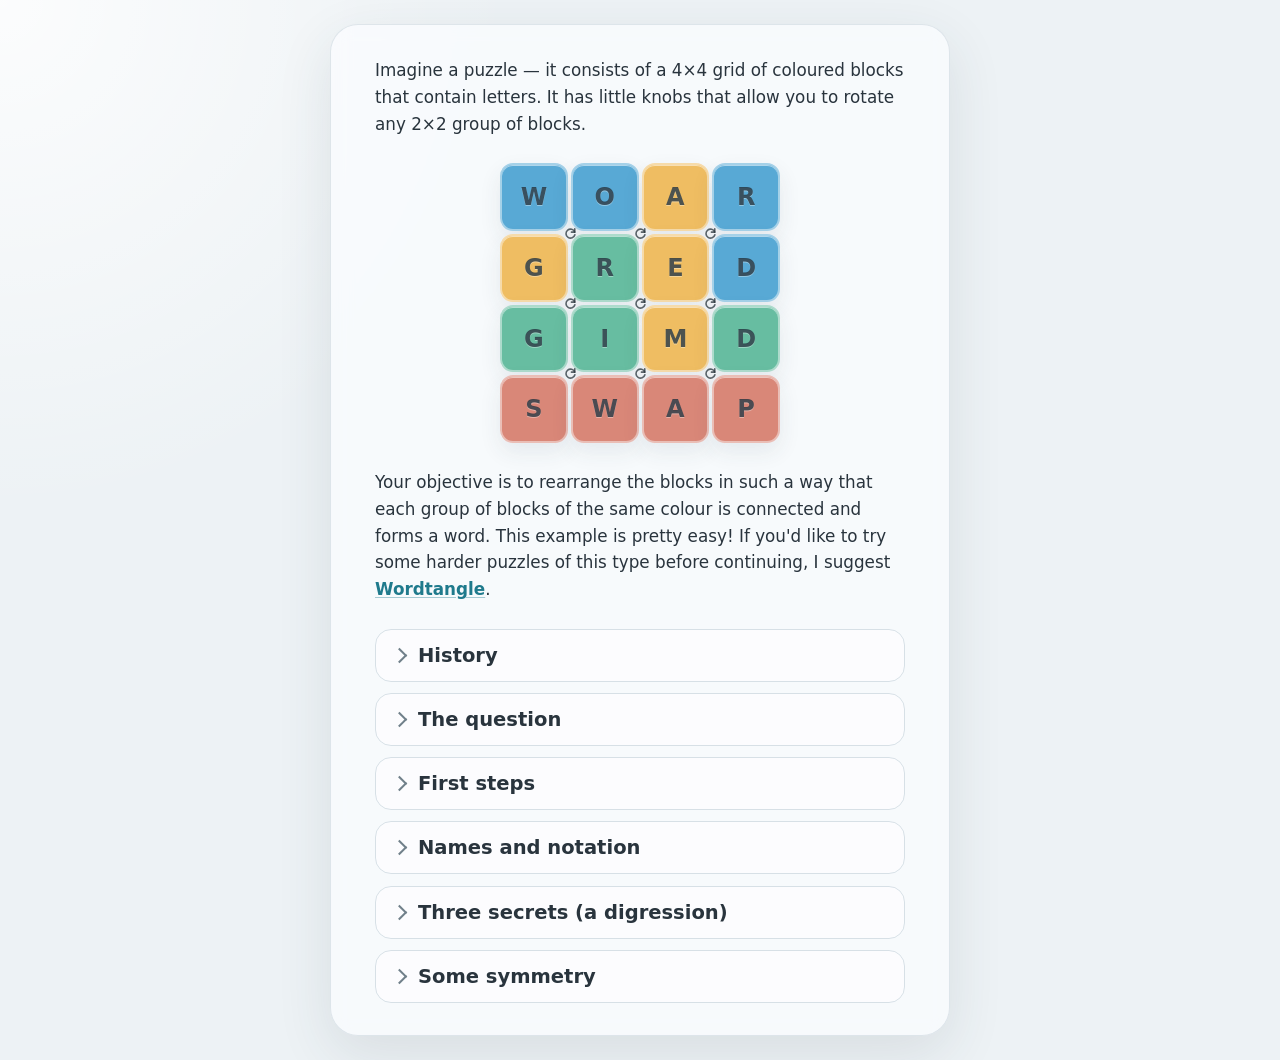
==== grid-group-proof/index.html @ 9b69f395 "Add interactive low-jargon rewrite of the block-rotation proof Builds an in-progress web version of " ====
<!doctype html>
<html lang="en">

<head>
  <meta charset="utf-8">
  <meta name="viewport" content="width=device-width, initial-scale=1">
  <meta name="theme-color" content="#edf2f5">
  <title>Block-Rotation Puzzles</title>
  <link rel="stylesheet" href="styles.css">
</head>

<body>
  <main class="page">
    <article class="article">
      <p>Imagine a puzzle — it consists of a 4×4 grid of coloured blocks that contain letters. It has little knobs
        that allow you to rotate any 2×2 group of blocks.</p>

      <figure class="board-figure">
        <div id="mini-board" class="mini-board"
          aria-label="Practice board: click a rotation arrow to turn the four tiles around it clockwise.">
          <div class="mini-tile" data-index="0" role="img" style="--colour:#58a9d5">W</div>
          <div class="mini-tile" data-index="1" role="img" style="--colour:#58a9d5">O</div>
          <div class="mini-tile" data-index="2" role="img" style="--colour:#efbd62">A</div>
          <div class="mini-tile" data-index="3" role="img" style="--colour:#58a9d5">R</div>
          <div class="mini-tile" data-index="4" role="img" style="--colour:#efbd62">G</div>
          <div class="mini-tile" data-index="5" role="img" style="--colour:#67bda1">R</div>
          <div class="mini-tile" data-index="6" role="img" style="--colour:#efbd62">E</div>
          <div class="mini-tile" data-index="7" role="img" style="--colour:#58a9d5">D</div>
          <div class="mini-tile" data-index="8" role="img" style="--colour:#67bda1">G</div>
          <div class="mini-tile" data-index="9" role="img" style="--colour:#67bda1">I</div>
          <div class="mini-tile" data-index="10" role="img" style="--colour:#efbd62">M</div>
          <div class="mini-tile" data-index="11" role="img" style="--colour:#67bda1">D</div>
          <div class="mini-tile" data-index="12" role="img" style="--colour:#d98778">S</div>
          <div class="mini-tile" data-index="13" role="img" style="--colour:#d98778">W</div>
          <div class="mini-tile" data-index="14" role="img" style="--colour:#d98778">A</div>
          <div class="mini-tile" data-index="15" role="img" style="--colour:#d98778">P</div>

          <button type="button" class="mini-rotation-icon" style="--row:1;--column:1" data-row="0" data-column="0"
            aria-label="Rotate the four tiles around this corner clockwise"><svg viewBox="0 0 24 24">
              <path d="M18.8 9.8A7.2 7.2 0 1 0 19 14" />
              <path d="M18.8 4.5v5.3h-5.3" />
            </svg></button>
          <button type="button" class="mini-rotation-icon" style="--row:1;--column:2" data-row="0" data-column="1"
            aria-label="Rotate the four tiles around this corner clockwise"><svg viewBox="0 0 24 24">
              <path d="M18.8 9.8A7.2 7.2 0 1 0 19 14" />
              <path d="M18.8 4.5v5.3h-5.3" />
            </svg></button>
          <button type="button" class="mini-rotation-icon" style="--row:1;--column:3" data-row="0" data-column="2"
            aria-label="Rotate the four tiles around this corner clockwise"><svg viewBox="0 0 24 24">
              <path d="M18.8 9.8A7.2 7.2 0 1 0 19 14" />
              <path d="M18.8 4.5v5.3h-5.3" />
            </svg></button>
          <button type="button" class="mini-rotation-icon" style="--row:2;--column:1" data-row="1" data-column="0"
            aria-label="Rotate the four tiles around this corner clockwise"><svg viewBox="0 0 24 24">
              <path d="M18.8 9.8A7.2 7.2 0 1 0 19 14" />
              <path d="M18.8 4.5v5.3h-5.3" />
            </svg></button>
          <button type="button" class="mini-rotation-icon" style="--row:2;--column:2" data-row="1" data-column="1"
            aria-label="Rotate the four tiles around this corner clockwise"><svg viewBox="0 0 24 24">
              <path d="M18.8 9.8A7.2 7.2 0 1 0 19 14" />
              <path d="M18.8 4.5v5.3h-5.3" />
            </svg></button>
          <button type="button" class="mini-rotation-icon" style="--row:2;--column:3" data-row="1" data-column="2"
            aria-label="Rotate the four tiles around this corner clockwise"><svg viewBox="0 0 24 24">
              <path d="M18.8 9.8A7.2 7.2 0 1 0 19 14" />
              <path d="M18.8 4.5v5.3h-5.3" />
            </svg></button>
          <button type="button" class="mini-rotation-icon" style="--row:3;--column:1" data-row="2" data-column="0"
            aria-label="Rotate the four tiles around this corner clockwise"><svg viewBox="0 0 24 24">
              <path d="M18.8 9.8A7.2 7.2 0 1 0 19 14" />
              <path d="M18.8 4.5v5.3h-5.3" />
            </svg></button>
          <button type="button" class="mini-rotation-icon" style="--row:3;--column:2" data-row="2" data-column="1"
            aria-label="Rotate the four tiles around this corner clockwise"><svg viewBox="0 0 24 24">
              <path d="M18.8 9.8A7.2 7.2 0 1 0 19 14" />
              <path d="M18.8 4.5v5.3h-5.3" />
            </svg></button>
          <button type="button" class="mini-rotation-icon" style="--row:3;--column:3" data-row="2" data-column="2"
            aria-label="Rotate the four tiles around this corner clockwise"><svg viewBox="0 0 24 24">
              <path d="M18.8 9.8A7.2 7.2 0 1 0 19 14" />
              <path d="M18.8 4.5v5.3h-5.3" />
            </svg></button>
        </div>
      </figure>

      <p>Your objective is to rearrange the blocks in such a way that each group of blocks of the same colour is
        connected and forms a word. This example is pretty easy! If you'd like to try some harder
        puzzles of this type before continuing, I suggest <a
          href="https://michael-albert-dun.github.io/tintangle/wordtangle/">Wordtangle</a>.</p>

      <details class="section">
        <summary>History</summary>
        <div class="section-body">
          <p>Puzzles built from shuffling blocks around a grid go back further than you might guess. The most famous
            ancestor is the <a href="https://en.wikipedia.org/wiki/15_puzzle">15 Puzzle</a>, which swept the United
            States and then Europe in a matter of months in 1880. Its popular origin story is wrong, as it happens:
            the showman Sam Loyd spent twenty years claiming he'd invented it, but puzzle historians Jerry Slocum and
            Dic Sonneveld eventually traced the real inventor to Noyes Chapman, a postmaster in Canastota, New York,
            who'd been circulating homemade copies since 1874.</p>

          <p>The 15 Puzzle slides tiles into a single empty gap. This puzzle instead rotates whole 2×2 blocks with no
            gap at all — but the two families are closer than they look:
            <a href="https://www.jaapsch.net/puzzles/graphpuzz.htm">sliding a piece all the way around a loop back to
              where it started has exactly the same effect as a rotation</a>. You can try both mechanics yourself in
            Simon Tatham's Portable Puzzle Collection: <a
              href="https://www.chiark.greenend.org.uk/~sgtatham/puzzles/js/fifteen.html">Fifteen</a>
            is the classic sliding original, <a
              href="https://www.chiark.greenend.org.uk/~sgtatham/puzzles/js/sixteen.html">Sixteen</a>
            shifts whole rows and columns instead, and <a
              href="https://www.chiark.greenend.org.uk/~sgtatham/puzzles/js/twiddle.html">Twiddle</a>
            rotates 2×2 (or larger) blocks, just like here — Tatham says he first met that move inside a puzzle from
            Metroid Prime 2. Turning blocks is, of course, also basically what a Rubik's Cube does, just on the faces
            of a cube instead of a flat grid.
          </p>

          <p>The mathematical version of this rotate-a-block puzzle was formalised recently, in Thomas Lam's
            2022 paper <a href="https://arxiv.org/abs/2211.16787">"Solution to the Number Rotation Puzzle"</a>.</p>
        </div>
      </details>

      <details class="section">
        <summary>The question</summary>
        <div class="section-body">
          <p>In the basic example above, the solution "WORD GAME GRID SWAP" in rows was pretty obvious. But
            these words could be distributed differently:</p>

          <figure class="board-figure">
            <div class="mini-board" role="img"
              aria-label="A solved board: the same four words WORD, GAME, GRID and SWAP, but arranged as four interlocking L-shaped groups instead of straight rows.">
              <div class="mini-tile" style="--colour:#58a9d5">W</div>
              <div class="mini-tile" style="--colour:#58a9d5">O</div>
              <div class="mini-tile" style="--colour:#58a9d5">R</div>
              <div class="mini-tile" style="--colour:#efbd62">G</div>
              <div class="mini-tile" style="--colour:#67bda1">G</div>
              <div class="mini-tile" style="--colour:#67bda1">R</div>
              <div class="mini-tile" style="--colour:#58a9d5">D</div>
              <div class="mini-tile" style="--colour:#efbd62">A</div>
              <div class="mini-tile" style="--colour:#67bda1">I</div>
              <div class="mini-tile" style="--colour:#d98778">S</div>
              <div class="mini-tile" style="--colour:#efbd62">M</div>
              <div class="mini-tile" style="--colour:#efbd62">E</div>
              <div class="mini-tile" style="--colour:#67bda1">D</div>
              <div class="mini-tile" style="--colour:#d98778">W</div>
              <div class="mini-tile" style="--colour:#d98778">A</div>
              <div class="mini-tile" style="--colour:#d98778">P</div>
            </div>
          </figure>

          <p>or indeed with different words:</p>

          <figure class="board-figure">
            <div class="mini-board" role="img"
              aria-label="A solved board using the words WORD, MAGE, GRID and PAWS instead, arranged as four interlocking T-shaped groups rather than rows.">
              <div class="mini-tile" style="--colour:#58a9d5">W</div>
              <div class="mini-tile" style="--colour:#58a9d5">O</div>
              <div class="mini-tile" style="--colour:#58a9d5">R</div>
              <div class="mini-tile" style="--colour:#efbd62">M</div>
              <div class="mini-tile" style="--colour:#67bda1">G</div>
              <div class="mini-tile" style="--colour:#58a9d5">D</div>
              <div class="mini-tile" style="--colour:#efbd62">A</div>
              <div class="mini-tile" style="--colour:#efbd62">G</div>
              <div class="mini-tile" style="--colour:#67bda1">R</div>
              <div class="mini-tile" style="--colour:#67bda1">I</div>
              <div class="mini-tile" style="--colour:#d98778">P</div>
              <div class="mini-tile" style="--colour:#efbd62">E</div>
              <div class="mini-tile" style="--colour:#67bda1">D</div>
              <div class="mini-tile" style="--colour:#d98778">A</div>
              <div class="mini-tile" style="--colour:#d98778">W</div>
              <div class="mini-tile" style="--colour:#d98778">S</div>
            </div>
          </figure>

          <p>I hope this suggests the question:</p>

          <blockquote>Can any solution I imagine be reached?</blockquote>

          <p>Let's find out.</p>
        </div>
      </details>

      <details class="section">
        <summary>First steps</summary>
        <div class="section-body">
          <p>To start with we're going to look at the corresponding question for a 3×3 grid. Why? Well, because
            it's likely to be easier, and hopefully when we're done we might understand enough to handle the 4×4
            case as well<span class="footnote" tabindex="0" data-hint="That is certainly true.">*</span>.</p>

          <p>So, we have a 3×3 grid of blocks like this one:</p>

          <figure class="board-figure">
            <div class="mini-board" style="--board-size:3"
              aria-label="A 3 by 3 practice board: click a rotation arrow to turn the four tiles around it clockwise.">
              <div class="mini-tile" data-index="0" role="img" style="--colour:#58a9d5">D</div>
              <div class="mini-tile" data-index="1" role="img" style="--colour:#58a9d5">O</div>
              <div class="mini-tile" data-index="2" role="img" style="--colour:#58a9d5">G</div>
              <div class="mini-tile" data-index="3" role="img" style="--colour:#efbd62">C</div>
              <div class="mini-tile" data-index="4" role="img" style="--colour:#efbd62">A</div>
              <div class="mini-tile" data-index="5" role="img" style="--colour:#efbd62">T</div>
              <div class="mini-tile" data-index="6" role="img" style="--colour:#67bda1">E</div>
              <div class="mini-tile" data-index="7" role="img" style="--colour:#67bda1">M</div>
              <div class="mini-tile" data-index="8" role="img" style="--colour:#67bda1">U</div>

              <button type="button" class="mini-rotation-icon" style="--row:1;--column:1" data-row="0" data-column="0"
                aria-label="Rotate the four tiles around this corner clockwise"><svg viewBox="0 0 24 24">
                  <path d="M18.8 9.8A7.2 7.2 0 1 0 19 14" />
                  <path d="M18.8 4.5v5.3h-5.3" />
                </svg></button>
              <button type="button" class="mini-rotation-icon" style="--row:1;--column:2" data-row="0" data-column="1"
                aria-label="Rotate the four tiles around this corner clockwise"><svg viewBox="0 0 24 24">
                  <path d="M18.8 9.8A7.2 7.2 0 1 0 19 14" />
                  <path d="M18.8 4.5v5.3h-5.3" />
                </svg></button>
              <button type="button" class="mini-rotation-icon" style="--row:2;--column:1" data-row="1" data-column="0"
                aria-label="Rotate the four tiles around this corner clockwise"><svg viewBox="0 0 24 24">
                  <path d="M18.8 9.8A7.2 7.2 0 1 0 19 14" />
                  <path d="M18.8 4.5v5.3h-5.3" />
                </svg></button>
              <button type="button" class="mini-rotation-icon" style="--row:2;--column:2" data-row="1" data-column="1"
                aria-label="Rotate the four tiles around this corner clockwise"><svg viewBox="0 0 24 24">
                  <path d="M18.8 9.8A7.2 7.2 0 1 0 19 14" />
                  <path d="M18.8 4.5v5.3h-5.3" />
                </svg></button>
            </div>
          </figure>

          <p>But, we want to talk about <em>all</em> possible arrangements and <em>all</em> possible solutions. So
            it makes sense to forget about the actual contents of the blocks and just focus on what the rotations
            are actually doing.</p>

          <p>A rotation simply changes the <em>positions</em> of some of the blocks,
            and a more complex sequence of rotations is doing the same thing. So keeping track of positions is
            likely to be helpful. We can represent the starting position simply as</p>

          <figure class="board-figure">
            <div class="mini-board" style="--board-size:3"
              aria-label="A 3 by 3 practice board numbered 1 to 9 in reading order: click a rotation arrow to turn the four tiles around it clockwise.">
              <div class="mini-tile" data-index="0" role="img" style="--colour:#dbe3ea">1</div>
              <div class="mini-tile" data-index="1" role="img" style="--colour:#dbe3ea">2</div>
              <div class="mini-tile" data-index="2" role="img" style="--colour:#dbe3ea">3</div>
              <div class="mini-tile" data-index="3" role="img" style="--colour:#dbe3ea">4</div>
              <div class="mini-tile" data-index="4" role="img" style="--colour:#dbe3ea">5</div>
              <div class="mini-tile" data-index="5" role="img" style="--colour:#dbe3ea">6</div>
              <div class="mini-tile" data-index="6" role="img" style="--colour:#dbe3ea">7</div>
              <div class="mini-tile" data-index="7" role="img" style="--colour:#dbe3ea">8</div>
              <div class="mini-tile" data-index="8" role="img" style="--colour:#dbe3ea">9</div>

              <button type="button" class="mini-rotation-icon" style="--row:1;--column:1" data-row="0" data-column="0"
                aria-label="Rotate the four tiles around this corner clockwise"><svg viewBox="0 0 24 24">
                  <path d="M18.8 9.8A7.2 7.2 0 1 0 19 14" />
                  <path d="M18.8 4.5v5.3h-5.3" />
                </svg></button>
              <button type="button" class="mini-rotation-icon" style="--row:1;--column:2" data-row="0" data-column="1"
                aria-label="Rotate the four tiles around this corner clockwise"><svg viewBox="0 0 24 24">
                  <path d="M18.8 9.8A7.2 7.2 0 1 0 19 14" />
                  <path d="M18.8 4.5v5.3h-5.3" />
                </svg></button>
              <button type="button" class="mini-rotation-icon" style="--row:2;--column:1" data-row="1" data-column="0"
                aria-label="Rotate the four tiles around this corner clockwise"><svg viewBox="0 0 24 24">
                  <path d="M18.8 9.8A7.2 7.2 0 1 0 19 14" />
                  <path d="M18.8 4.5v5.3h-5.3" />
                </svg></button>
              <button type="button" class="mini-rotation-icon" style="--row:2;--column:2" data-row="1" data-column="1"
                aria-label="Rotate the four tiles around this corner clockwise"><svg viewBox="0 0 24 24">
                  <path d="M18.8 9.8A7.2 7.2 0 1 0 19 14" />
                  <path d="M18.8 4.5v5.3h-5.3" />
                </svg></button>
            </div>
            <button type="button" class="mini-reset-button">Reset</button>
          </figure>

          <p>What happens to that if you rotate the upper-left corner, then the lower-right, and then the
            upper-right? You should get:</p>

          <figure class="board-figure">
            <div class="mini-board" style="--board-size:3" role="img"
              aria-label="The result: 4, 8, 1 on the top row; 5, 2, 3 in the middle row; 7, 9, 6 on the bottom row.">
              <div class="mini-tile" style="--colour:#dbe3ea">4</div>
              <div class="mini-tile" style="--colour:#dbe3ea">8</div>
              <div class="mini-tile" style="--colour:#dbe3ea">1</div>
              <div class="mini-tile" style="--colour:#dbe3ea">5</div>
              <div class="mini-tile" style="--colour:#dbe3ea">2</div>
              <div class="mini-tile" style="--colour:#dbe3ea">3</div>
              <div class="mini-tile" style="--colour:#dbe3ea">7</div>
              <div class="mini-tile" style="--colour:#dbe3ea">9</div>
              <div class="mini-tile" style="--colour:#dbe3ea">6</div>
            </div>
          </figure>

          <p>So position 1 goes to position 3, 2 goes to 5, 3 goes to 6 … there must be a better way to write
            that down.</p>

          <p>One way is to list the destinations of positions 1 through 9 in a single row, as
            <span class="notation">3 5 6 1 4 9 7 2 8</span><span class="footnote" tabindex="0"
              data-hint="Called one-line notation for permutations.">*</span>. Another way, sometimes more
            compact, is to follow "chains of positions" — since 1 goes to 3, where does 3 go (to 6), then where
            does 6 go? Eventually those chains close off into loops and we get something like
            <span class="notation">(1 3 6 9 8 2 5 4)</span><span class="footnote" tabindex="0"
              data-hint="Called cycle notation for permutations.">*</span>, leaving 7 fixed in place.</p>
        </div>
      </details>

      <details class="section">
        <summary>Names and notation</summary>
        <div class="section-body">
          <p>It's going to get tiresome to keep saying things like "rotate the upper left corner". So let's agree
            that <span class="notation">A</span> stands for that, and <span class="notation">B</span>,
            <span class="notation">C</span>, and <span class="notation">D</span> stand for rotating the upper
            right, lower left, and lower right corners. It's also useful to note that doing
            <span class="notation">A</span> four times in a row does nothing — or differently put, doing it three
            times in a row undoes it<span class="footnote" tabindex="0"
              data-hint="If we wanted to get technical, we'd call it the inverse.">*</span>. That's so convenient
            it's worth having its own symbol, say <span class="notation">a</span>, and likewise
            <span class="notation">b</span>, <span class="notation">c</span>, and <span class="notation">d</span>.</p>

          <p>We can write these down in terms of their loops:</p>

          <table class="op-table">
            <thead>
              <tr>
                <th scope="col">Operation</th>
                <th scope="col">Cycles</th>
                <th scope="col">Inverse</th>
                <th scope="col">Cycles</th>
              </tr>
            </thead>
            <tbody>
              <tr>
                <td><span class="notation">A</span></td>
                <td><span class="notation">(1 2 5 4)</span></td>
                <td><span class="notation">a</span></td>
                <td><span class="notation">(1 4 5 2)</span></td>
              </tr>
              <tr>
                <td><span class="notation">B</span></td>
                <td><span class="notation">(2 3 6 5)</span></td>
                <td><span class="notation">b</span></td>
                <td><span class="notation">(2 5 6 3)</span></td>
              </tr>
              <tr>
                <td><span class="notation">C</span></td>
                <td><span class="notation">(4 5 8 7)</span></td>
                <td><span class="notation">c</span></td>
                <td><span class="notation">(4 7 8 5)</span></td>
              </tr>
              <tr>
                <td><span class="notation">D</span></td>
                <td><span class="notation">(5 6 9 8)</span></td>
                <td><span class="notation">d</span></td>
                <td><span class="notation">(5 8 9 6)</span></td>
              </tr>
            </tbody>
          </table>

          <p>And, we can see what happens when we apply them one after the other.</p>

          <figure class="board-figure">
            <div class="mini-board op-board" style="--board-size:3"
              aria-label="A 3 by 3 board numbered 1 to 9. Use the lettered buttons below to apply operations to it.">
              <div class="mini-tile" data-index="0" role="img" style="--colour:#dbe3ea">1</div>
              <div class="mini-tile" data-index="1" role="img" style="--colour:#dbe3ea">2</div>
              <div class="mini-tile" data-index="2" role="img" style="--colour:#dbe3ea">3</div>
              <div class="mini-tile" data-index="3" role="img" style="--colour:#dbe3ea">4</div>
              <div class="mini-tile" data-index="4" role="img" style="--colour:#dbe3ea">5</div>
              <div class="mini-tile" data-index="5" role="img" style="--colour:#dbe3ea">6</div>
              <div class="mini-tile" data-index="6" role="img" style="--colour:#dbe3ea">7</div>
              <div class="mini-tile" data-index="7" role="img" style="--colour:#dbe3ea">8</div>
              <div class="mini-tile" data-index="8" role="img" style="--colour:#dbe3ea">9</div>
            </div>

            <div class="op-buttons" role="group" aria-label="Apply an operation">
              <div class="op-pair">
                <button type="button" class="op-button" data-op="A" aria-label="Apply A: rotate the upper-left corner clockwise">A</button>
                <span class="op-slash" aria-hidden="true">/</span>
                <button type="button" class="op-button" data-op="a" aria-label="Apply a: rotate the upper-left corner anticlockwise">a</button>
              </div>
              <div class="op-pair">
                <button type="button" class="op-button" data-op="B" aria-label="Apply B: rotate the upper-right corner clockwise">B</button>
                <span class="op-slash" aria-hidden="true">/</span>
                <button type="button" class="op-button" data-op="b" aria-label="Apply b: rotate the upper-right corner anticlockwise">b</button>
              </div>
              <div class="op-pair">
                <button type="button" class="op-button" data-op="C" aria-label="Apply C: rotate the lower-left corner clockwise">C</button>
                <span class="op-slash" aria-hidden="true">/</span>
                <button type="button" class="op-button" data-op="c" aria-label="Apply c: rotate the lower-left corner anticlockwise">c</button>
              </div>
              <div class="op-pair">
                <button type="button" class="op-button" data-op="D" aria-label="Apply D: rotate the lower-right corner clockwise">D</button>
                <span class="op-slash" aria-hidden="true">/</span>
                <button type="button" class="op-button" data-op="d" aria-label="Apply d: rotate the lower-right corner anticlockwise">d</button>
              </div>
            </div>
            <button type="button" class="mini-reset-button op-reset">Reset</button>

            <div class="op-status">
              <p>Sequence applied: <span class="notation op-sequence">(none yet)</span></p>
              <p>Current permutation: <span class="notation op-cycles">(no change)</span></p>
            </div>
          </figure>

          <p>Now try out the sequence <span class="notation">A D a d</span>. It does something interesting — it
            leaves the first and third columns alone, and cycles the middle column down one space (with the 8
            floating back to the top). Naturally enough, this is called a 3-cycle. Sequences of moves like this,
            that make different and structured changes in a puzzle, are often a key to its solution. If you've
            ever done Rubik's cube at all seriously you know this already!</p>
        </div>
      </details>

      <details class="section">
        <summary>Three secrets (a digression)</summary>
        <div class="section-body">
          <p>I'm going to tell you three important secrets.</p>

          <h3>Secret 1</h3>

          <p>I'm a mathematician. Well, ok, I suspect that's probably not much of a secret (or at least not a
            surprising one). But,</p>

          <h3>Secret 2</h3>

          <p>You're probably a mathematician too. Or at least mathematician-adjacent. If you've got this far then
            you're interested in puzzles and how they work. And, doing the kind of puzzles we're talking about
            here, as well as many other popular ones such as
            <a href="https://en.wikipedia.org/wiki/Sudoku">sudoku</a>,
            <a href="https://en.wikipedia.org/wiki/KenKen">ken ken</a>, and
            <a href="https://en.wikipedia.org/wiki/Kakuro">many</a>
            <a href="https://en.wikipedia.org/wiki/Nonogram">other</a>
            <a href="https://en.wikipedia.org/wiki/Slitherlink">logic</a>
            <a href="https://en.wikipedia.org/wiki/Masyu">puzzles</a>, is indistinguishable from mathematics. And,
            what I'm explaining here really <em>is</em> mathematics. If you want to see just how deep that rabbit
            hole goes, take a look at the puzzles hosted at
            <a href="https://www.logic-masters.de/">logic-masters.de</a>.</p>

          <h3>Secret 3</h3>

          <p>Mathematicians are lazy. Hey, let's not have any mathematician-shaming. Let's say mathematicians
            prefer to avoid unnecessary work. There's a big spectrum of ways in which we do that. One is to go
            find work that other mathematicians have done already and quote that<span class="footnote" tabindex="0"
              data-hint="We have seen that the group of permutations of the positions we can carry out contains a 3-cycle. It is easy to see that it is two-transitive, hence primitive, so by Jordan's theorem (1873) it is A₉ or S₉, but it contains odd permutations, so it's the latter.">*</span>.
            Another is to find some little observation and then use it in a bunch of different contexts. I'm
            rather partial to that kind of argument, so that's where we're going from here.</p>
        </div>
      </details>

      <details class="section">
        <summary>Some symmetry</summary>
        <div class="section-body">
          <p>Imagine picking up the puzzle and giving it a quarter-turn clockwise before you start, and then
            applying the same moves <span class="notation">A D a d</span> as before, using the same corner
            locations as always. If you don't account for that initial turn, what you'll see is a messier tangle —
            the turn's own effect gets mixed in with the three-cycle. Rotate (or flip) the board below, apply
            <span class="notation">A D a d</span>, and then use "Restore orientation" to peel the initial turn back
            off: you'll find it's the three elements 4, 5 and 6 that cycled, rather than 2, 5 and 8. Flipping the
            board over instead (did I tell you it was two-sided?) leaves the positions 2, 5 and 8 unchanged as a
            set, but reverses the order in which they cycle.</p>

          <figure class="board-figure">
            <div class="mini-board op-board" style="--board-size:3"
              aria-label="A 3 by 3 board numbered 1 to 9. Rotate or flip the whole board, apply operations, then restore its orientation.">
              <div class="mini-tile" data-index="0" role="img" style="--colour:#dbe3ea">1</div>
              <div class="mini-tile" data-index="1" role="img" style="--colour:#dbe3ea">2</div>
              <div class="mini-tile" data-index="2" role="img" style="--colour:#dbe3ea">3</div>
              <div class="mini-tile" data-index="3" role="img" style="--colour:#dbe3ea">4</div>
              <div class="mini-tile" data-index="4" role="img" style="--colour:#dbe3ea">5</div>
              <div class="mini-tile" data-index="5" role="img" style="--colour:#dbe3ea">6</div>
              <div class="mini-tile" data-index="6" role="img" style="--colour:#dbe3ea">7</div>
              <div class="mini-tile" data-index="7" role="img" style="--colour:#dbe3ea">8</div>
              <div class="mini-tile" data-index="8" role="img" style="--colour:#dbe3ea">9</div>
            </div>

            <div class="op-panels">
              <div class="op-panel">
                <p class="op-panel-title">Orient</p>
                <div class="op-orient-column" role="group" aria-label="Rotate or flip the whole board">
                  <button type="button" class="op-orient-button" data-orient="rotate">Rotate 90°</button>
                  <button type="button" class="op-orient-button" data-orient="flip">Flip</button>
                </div>
              </div>

              <div class="op-panel">
                <p class="op-panel-title">Operate</p>
                <div class="op-buttons" role="group" aria-label="Apply an operation">
                  <div class="op-pair">
                    <button type="button" class="op-button" data-op="A" aria-label="Apply A: rotate the upper-left corner location clockwise">A</button>
                    <span class="op-slash" aria-hidden="true">/</span>
                    <button type="button" class="op-button" data-op="a" aria-label="Apply a: rotate the upper-left corner location anticlockwise">a</button>
                  </div>
                  <div class="op-pair">
                    <button type="button" class="op-button" data-op="B" aria-label="Apply B: rotate the upper-right corner location clockwise">B</button>
                    <span class="op-slash" aria-hidden="true">/</span>
                    <button type="button" class="op-button" data-op="b" aria-label="Apply b: rotate the upper-right corner location anticlockwise">b</button>
                  </div>
                  <div class="op-pair">
                    <button type="button" class="op-button" data-op="C" aria-label="Apply C: rotate the lower-left corner location clockwise">C</button>
                    <span class="op-slash" aria-hidden="true">/</span>
                    <button type="button" class="op-button" data-op="c" aria-label="Apply c: rotate the lower-left corner location anticlockwise">c</button>
                  </div>
                  <div class="op-pair">
                    <button type="button" class="op-button" data-op="D" aria-label="Apply D: rotate the lower-right corner location clockwise">D</button>
                    <span class="op-slash" aria-hidden="true">/</span>
                    <button type="button" class="op-button" data-op="d" aria-label="Apply d: rotate the lower-right corner location anticlockwise">d</button>
                  </div>
                </div>
              </div>

              <div class="op-panel">
                <p class="op-panel-title">Restore</p>
                <button type="button" class="op-restore-button">Restore orientation</button>
              </div>
            </div>

            <button type="button" class="mini-reset-button op-reset">Reset</button>

            <div class="op-status">
              <p>Sequence applied: <span class="notation op-sequence">(none yet)</span></p>
              <p>Current permutation: <span class="notation op-cycles">(no change)</span></p>
            </div>
          </figure>

          <p>This is the basis for a general rule: any symmetric version of a transformation that we can achieve,
            is also achievable.</p>
        </div>
      </details>
    </article>
  </main>
  <script src="src/mini-board.js" defer></script>
  <script src="src/operations-panel.js" defer></script>
</body>

</html>
---- grid-group-proof/styles.css ----
:root {
  color-scheme: light;
  --bg: #edf2f5;
  --ink: #29343d;
  --muted: #71808a;
  --tile-border: #d7e0e6;
  --shadow: 0 18px 55px rgba(45, 62, 76, 0.11);
}

* { box-sizing: border-box; }

body {
  min-height: 100vh;
  margin: 0;
  background: radial-gradient(circle at top left, rgba(255,255,255,.82), transparent 32rem), var(--bg);
  color: var(--ink);
  font-family: Inter, ui-sans-serif, system-ui, -apple-system, BlinkMacSystemFont, "Segoe UI", sans-serif;
}

.page { display: grid; place-items: center; padding: 24px; }

.article {
  width: min(100%, 620px);
  padding: 32px clamp(20px, 5vw, 44px);
  border: 1px solid rgba(215, 224, 230, .82);
  border-radius: 28px;
  background: rgba(251, 253, 255, .72);
  box-shadow: var(--shadow);
  backdrop-filter: blur(10px);
}

.article p { margin: 0 0 1.1em; font-size: 1.05rem; line-height: 1.6; }
.article p:last-child { margin-bottom: 0; }
.article a { color: #1f7a8c; font-weight: 600; text-decoration-color: rgba(31, 122, 140, .38); text-underline-offset: 2px; }
.article a:hover { text-decoration-color: currentColor; }

.article blockquote {
  margin: 0 0 1.1em;
  padding: 2px 0 2px 18px;
  border-left: 3px solid #1f7a8c;
  color: var(--ink);
  font-size: 1.12rem;
  font-style: italic;
}

.board-figure { margin: 1.6em auto; }

.footnote {
  position: relative;
  display: inline-block;
  margin-left: 1px;
  color: #1f7a8c;
  cursor: help;
  font-weight: 800;
}
.footnote::after {
  position: absolute;
  z-index: 5;
  bottom: calc(100% + 9px);
  left: 50%;
  width: max-content;
  max-width: min(70vw, 250px);
  padding: 8px 12px;
  border: 1px solid var(--tile-border);
  border-radius: 12px;
  background: #ffffff;
  box-shadow: 0 12px 26px rgba(45, 62, 76, .18);
  color: #1f7a8c;
  content: attr(data-hint);
  font-size: .85rem;
  font-style: normal;
  font-weight: 800;
  line-height: 1.3;
  opacity: 0;
  pointer-events: none;
  transform: translate(-50%, 4px);
  transition: opacity 140ms ease, transform 140ms ease;
}
.footnote:hover::after, .footnote:focus-visible::after { opacity: 1; transform: translate(-50%, 0); }

.notation {
  display: inline-block;
  padding: 2px 8px;
  border-radius: 8px;
  background: rgba(31, 122, 140, .09);
  color: var(--ink);
  font-family: "SFMono-Regular", Menlo, Consolas, "Liberation Mono", monospace;
  font-size: .92em;
  letter-spacing: .02em;
}

.op-table {
  width: 100%;
  margin: 0 0 1.1em;
  border-collapse: collapse;
  font-size: .95rem;
}
.op-table th, .op-table td { padding: 8px 10px; border-bottom: 1px solid var(--tile-border); text-align: left; }
.op-table th { color: var(--muted); font-weight: 650; }

.section {
  margin: 1.6em 0 0;
  border: 1px solid var(--tile-border);
  border-radius: 16px;
  background: rgba(255, 255, 255, .5);
}
.section + .section { margin-top: .7em; }

.section summary {
  display: flex;
  align-items: center;
  gap: 13px;
  padding: 14px 18px;
  border-radius: 16px;
  color: var(--ink);
  cursor: pointer;
  font-size: 1.22rem;
  font-weight: 650;
  list-style: none;
}
.section summary::-webkit-details-marker { display: none; }
.section summary:hover { background: rgba(255, 255, 255, .6); }
.section summary:focus-visible { outline: 3px solid #1f7a8c; outline-offset: -2px; }

.section summary::before {
  width: 9px;
  height: 9px;
  border-right: 2px solid var(--muted);
  border-bottom: 2px solid var(--muted);
  content: "";
  transform: rotate(-45deg);
  transition: transform 160ms ease;
}
.section[open] summary::before { transform: rotate(45deg); }

.section-body { padding: 0 18px 18px; }
.section-body p:first-child { margin-top: 0; }
.section-body h3 { margin: 1.4em 0 .5em; color: var(--ink); font-size: 1rem; font-weight: 700; }
.section-body h3:first-child { margin-top: 0; }

.mini-board {
  --board-size: 4;
  --tile-size: 67.75px;
  position: relative;
  display: grid;
  grid-template-columns: repeat(var(--board-size), minmax(0, 1fr));
  grid-template-rows: repeat(var(--board-size), minmax(0, 1fr));
  gap: 3px;
  width: min(100%, calc(var(--board-size) * var(--tile-size) + (var(--board-size) - 1) * 3px));
  aspect-ratio: 1;
  margin: 0 auto;
}

.mini-rotation-icon {
  position: absolute;
  z-index: 2;
  top: calc(var(--row) * 100% / var(--board-size));
  left: calc(var(--column) * 100% / var(--board-size));
  display: grid;
  width: 22px;
  height: 22px;
  padding: 0;
  place-items: center;
  border: 0;
  border-radius: 50%;
  background: transparent;
  color: rgba(41,52,61,.76);
  cursor: pointer;
  transform: translate(-50%, -50%);
  transition: color 140ms ease, transform 140ms ease;
}
.mini-rotation-icon:hover { color: var(--ink); transform: translate(-50%, -50%) scale(1.12); }
.mini-rotation-icon:focus-visible { outline: 3px solid #1f7a8c; outline-offset: 2px; }
.mini-rotation-icon svg { width: 15px; height: 15px; fill: none; stroke: currentColor; stroke-linecap: round; stroke-linejoin: round; stroke-width: 2.6; filter: drop-shadow(0 1px 1px rgba(255,255,255,.45)); }

.mini-reset-button {
  display: block;
  margin: 12px auto 0;
  padding: 7px 16px;
  border: 1px solid var(--tile-border);
  border-radius: 999px;
  background: #ffffff;
  color: var(--ink);
  cursor: pointer;
  font: inherit;
  font-size: .85rem;
  font-weight: 600;
}
.mini-reset-button:hover { background: rgba(255, 255, 255, .6); }
.mini-reset-button:focus-visible { outline: 3px solid #1f7a8c; outline-offset: 2px; }

.op-buttons {
  display: grid;
  grid-template-columns: repeat(2, minmax(0, 1fr));
  gap: 6px 8px;
  max-width: 150px;
  margin: 14px auto 0;
}

.op-pair { display: flex; align-items: center; justify-content: center; gap: 2px; }
.op-slash { color: var(--muted); font-size: .78rem; }
.op-button {
  min-width: 26px;
  padding: 4px 0;
  border: 1px solid var(--tile-border);
  border-radius: 7px;
  background: #ffffff;
  color: var(--ink);
  cursor: pointer;
  font-family: "SFMono-Regular", Menlo, Consolas, "Liberation Mono", monospace;
  font-size: .82rem;
  font-weight: 700;
}
.op-button:hover { background: rgba(255, 255, 255, .6); }
.op-button:focus-visible { outline: 3px solid #1f7a8c; outline-offset: 2px; }

.op-reset { margin-top: 8px; }

.op-panels {
  display: flex;
  flex-wrap: wrap;
  justify-content: center;
  align-items: flex-start;
  gap: 16px;
  margin-top: 14px;
}
.op-panel { display: flex; flex-direction: column; align-items: center; gap: 8px; }
.op-panel .op-buttons { margin-top: 0; }
.op-panel-title {
  margin: 0;
  color: var(--muted);
  font-size: .76rem;
  font-weight: 650;
  letter-spacing: .04em;
  text-transform: uppercase;
}

.op-orient-column { display: flex; flex-direction: column; gap: 8px; }

.op-orient-button, .op-restore-button {
  padding: 4px 14px;
  border: 1px solid var(--tile-border);
  border-radius: 999px;
  background: #ffffff;
  color: var(--ink);
  cursor: pointer;
  font: inherit;
  font-size: .82rem;
  font-weight: 600;
  white-space: nowrap;
}
.op-orient-button:hover:not(:disabled), .op-restore-button:hover:not(:disabled) { background: rgba(255, 255, 255, .6); }
.op-orient-button:focus-visible, .op-restore-button:focus-visible { outline: 3px solid #1f7a8c; outline-offset: 2px; }
.op-orient-button:disabled, .op-restore-button:disabled { cursor: default; opacity: .48; }

.op-status { margin-top: 14px; text-align: center; }
.op-status p { margin: 6px 0 0; color: var(--muted); font-size: .92rem; }
.op-status p:first-child { margin-top: 0; }

.mini-tile {
  display: grid;
  place-items: center;
  min-width: 0;
  border: 2px solid color-mix(in srgb, var(--colour) 54%, #ffffff);
  border-radius: 13px;
  background: var(--colour);
  box-shadow: inset 0 1px rgba(255,255,255,.52), 0 9px 22px rgba(45,62,76,.09);
  color: rgba(35,50,61,.8);
  font-size: clamp(1rem, 4.5vw, 1.5rem);
  font-weight: 720;
  line-height: 1;
  text-shadow: 0 1px rgba(255,255,255,.35);
}
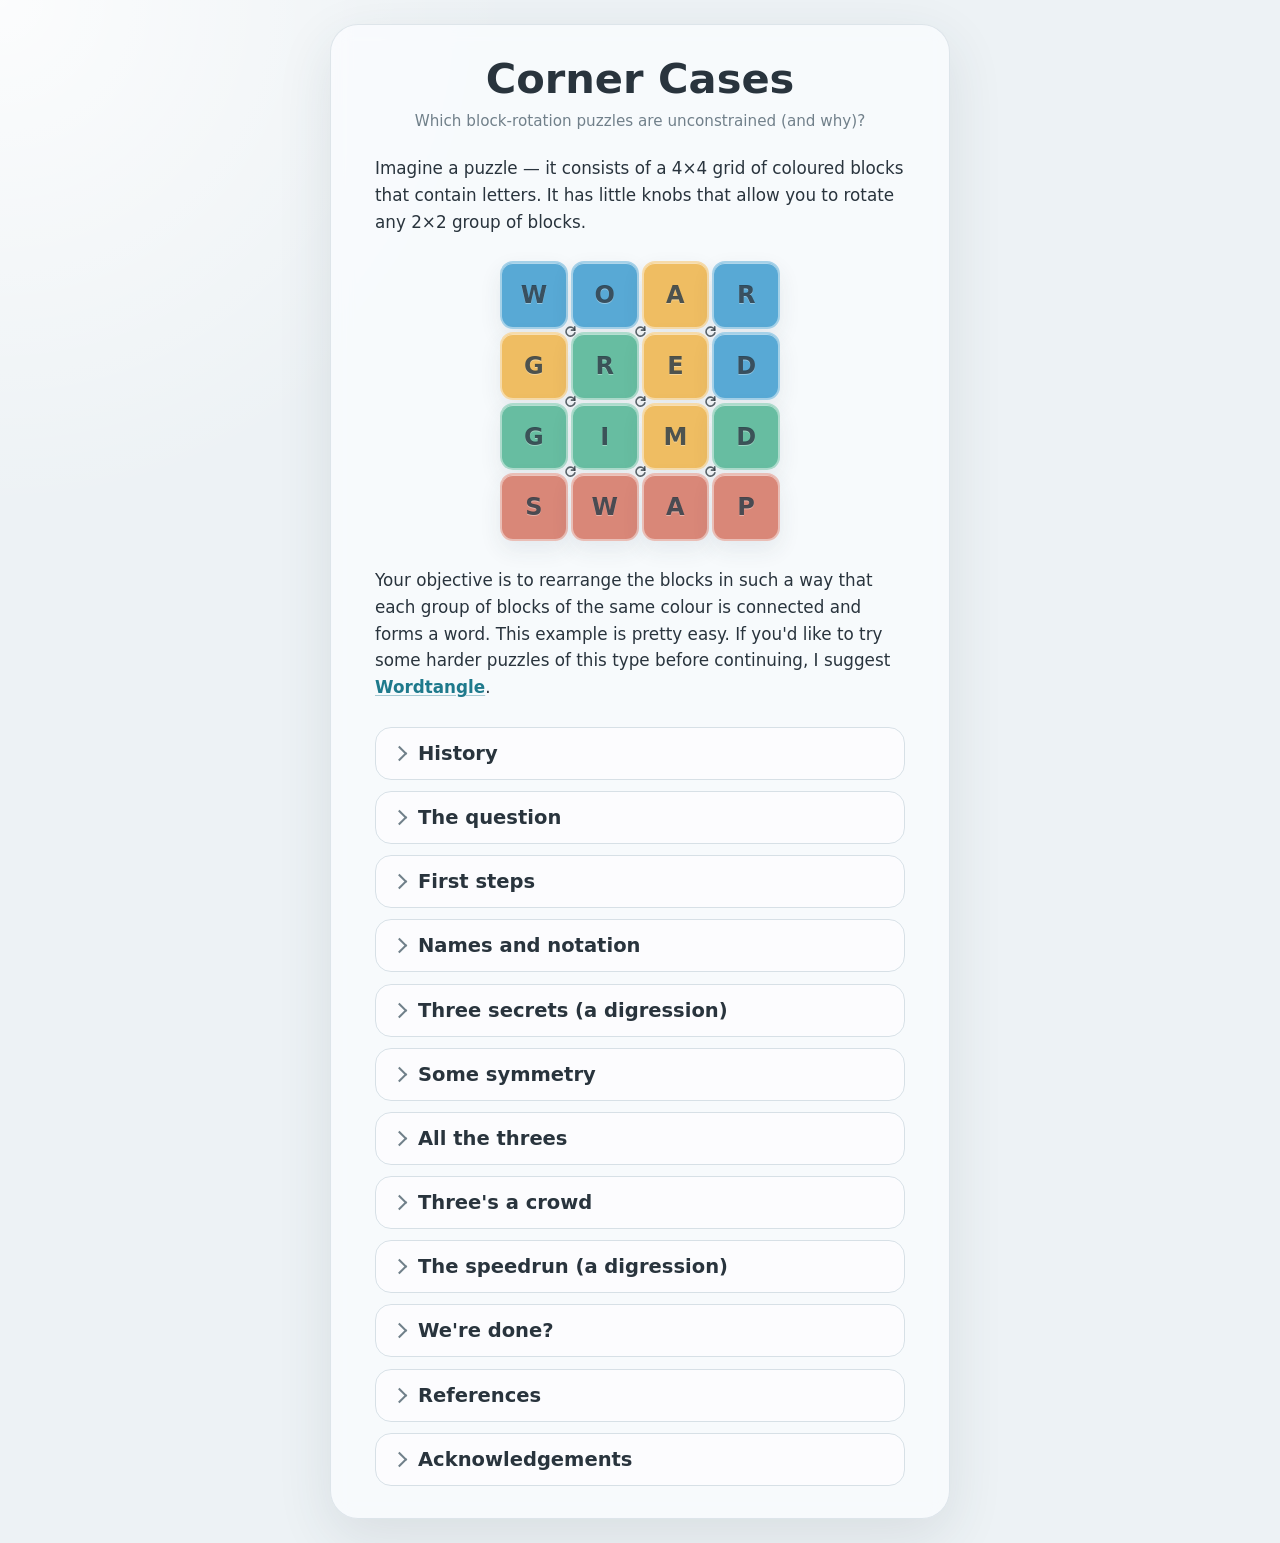
==== commit 31082207: "Copy-edit pass over Names and notation through We're done Tightens prose, restructures the four-elem" ====
--- a/grid-group-proof/index.html
+++ b/grid-group-proof/index.html
@@ -5,13 +5,18 @@
   <meta charset="utf-8">
   <meta name="viewport" content="width=device-width, initial-scale=1">
   <meta name="theme-color" content="#edf2f5">
-  <title>Block-Rotation Puzzles</title>
+  <title>Corner Cases</title>
   <link rel="stylesheet" href="styles.css">
 </head>
 
 <body>
   <main class="page">
     <article class="article">
+      <div class="masthead">
+        <h1>Corner Cases</h1>
+        <p class="subtitle">Which block-rotation puzzles are unconstrained (and why)?</p>
+      </div>
+
       <p>Imagine a puzzle — it consists of a 4×4 grid of coloured blocks that contain letters. It has little knobs
         that allow you to rotate any 2×2 group of blocks.</p>
 
@@ -84,7 +89,7 @@
       </figure>
 
       <p>Your objective is to rearrange the blocks in such a way that each group of blocks of the same colour is
-        connected and forms a word. This example is pretty easy! If you'd like to try some harder
+        connected and forms a word. This example is pretty easy. If you'd like to try some harder
         puzzles of this type before continuing, I suggest <a
           href="https://michael-albert-dun.github.io/tintangle/wordtangle/">Wordtangle</a>.</p>
 
@@ -109,12 +114,12 @@
             shifts whole rows and columns instead, and <a
               href="https://www.chiark.greenend.org.uk/~sgtatham/puzzles/js/twiddle.html">Twiddle</a>
             rotates 2×2 (or larger) blocks, just like here — Tatham says he first met that move inside a puzzle from
-            Metroid Prime 2. Turning blocks is, of course, also basically what a Rubik's Cube does, just on the faces
+            Metroid Prime 2. Turning blocks is, of course, also basically what a Rubik's Cube does, but on the faces
             of a cube instead of a flat grid.
           </p>
 
-          <p>The mathematical version of this rotate-a-block puzzle was formalised recently, in Thomas Lam's
-            2022 paper <a href="https://arxiv.org/abs/2211.16787">"Solution to the Number Rotation Puzzle"</a>.</p>
+          <p>Thomas Lam formalised the mathematical version of this rotate-a-block puzzle in his 2022 paper
+            <a href="https://arxiv.org/abs/2211.16787">"Solution to the Number Rotation Puzzle"</a>.</p>
         </div>
       </details>
 
@@ -181,11 +186,14 @@
       <details class="section">
         <summary>First steps</summary>
         <div class="section-body">
-          <p>To start with we're going to look at the corresponding question for a 3×3 grid. Why? Well, because
-            it's likely to be easier, and hopefully when we're done we might understand enough to handle the 4×4
-            case as well<span class="footnote" tabindex="0" data-hint="That is certainly true.">*</span>.</p>
-
-          <p>So, we have a 3×3 grid of blocks like this one:</p>
+          <p>To start with we're going to look at the corresponding question for a 3×3 grid. Why 3×3? Three turns
+            out to be a magic number: a lot of interesting structure in problems like this first shows up exactly
+            when you move from two objects to three — with two things you can only swap them or leave them alone,
+            but three is where real cycles, and real complexity, begin. It's also a smaller board to reason about,
+            and when we're done we might understand enough to handle the 4×4 case as well<span
+              class="footnote" tabindex="0" data-hint="That is certainly true.">*</span>.</p>
+
+          <p>Here's a 3×3 grid of blocks:</p>
 
           <figure class="board-figure">
             <div class="mini-board" style="--board-size:3"
@@ -223,13 +231,13 @@
             </div>
           </figure>
 
-          <p>But, we want to talk about <em>all</em> possible arrangements and <em>all</em> possible solutions. So
-            it makes sense to forget about the actual contents of the blocks and just focus on what the rotations
-            are actually doing.</p>
-
-          <p>A rotation simply changes the <em>positions</em> of some of the blocks,
-            and a more complex sequence of rotations is doing the same thing. So keeping track of positions is
-            likely to be helpful. We can represent the starting position simply as</p>
+          <p>We want to talk about <em>all</em> possible arrangements and <em>all</em> possible solutions,
+            so it makes sense to forget about the contents of the blocks and focus on what the rotations
+            do.</p>
+
+          <p>A rotation changes the <em>positions</em> of some of the blocks, and a more complex sequence of
+            rotations does the same thing. Keeping track of positions is likely to be helpful. We can represent
+            the starting position as</p>
 
           <figure class="board-figure">
             <div class="mini-board" style="--board-size:3"
@@ -286,7 +294,7 @@
             </div>
           </figure>
 
-          <p>So position 1 goes to position 3, 2 goes to 5, 3 goes to 6 … there must be a better way to write
+          <p>Position 1 goes to position 3, 2 goes to 5, 3 goes to 6 … there must be a better way to write
             that down.</p>
 
           <p>One way is to list the destinations of positions 1 through 9 in a single row, as
@@ -302,7 +310,7 @@
       <details class="section">
         <summary>Names and notation</summary>
         <div class="section-body">
-          <p>It's going to get tiresome to keep saying things like "rotate the upper left corner". So let's agree
+          <p>It's going to get tiresome to keep saying things like "rotate the upper left corner". Let's agree
             that <span class="notation">A</span> stands for that, and <span class="notation">B</span>,
             <span class="notation">C</span>, and <span class="notation">D</span> stand for rotating the upper
             right, lower left, and lower right corners. It's also useful to note that doing
@@ -351,7 +359,7 @@
             </tbody>
           </table>
 
-          <p>And, we can see what happens when we apply them one after the other.</p>
+          <p>What happens when we apply them one after the other?</p>
 
           <figure class="board-figure">
             <div class="mini-board op-board" style="--board-size:3"
@@ -397,9 +405,9 @@
             </div>
           </figure>
 
-          <p>Now try out the sequence <span class="notation">A D a d</span>. It does something interesting — it
-            leaves the first and third columns alone, and cycles the middle column down one space (with the 8
-            floating back to the top). Naturally enough, this is called a 3-cycle. Sequences of moves like this,
+          <p>Try out the sequence <span class="notation">A D a d</span>. It does something interesting — nothing
+            happens to the first and third columns, and the middle column cycles down one space, with the 8
+            floating back to the top. This is called a three-cycle. Sequences of moves like this,
             that make different and structured changes in a puzzle, are often a key to its solution. If you've
             ever done Rubik's cube at all seriously you know this already!</p>
         </div>
@@ -412,32 +420,33 @@
 
           <h3>Secret 1</h3>
 
-          <p>I'm a mathematician. Well, ok, I suspect that's probably not much of a secret (or at least not a
-            surprising one). But,</p>
+          <p>I'm a mathematician. Not much of a secret, probably. But,</p>
 
           <h3>Secret 2</h3>
 
           <p>You're probably a mathematician too. Or at least mathematician-adjacent. If you've got this far then
-            you're interested in puzzles and how they work. And, doing the kind of puzzles we're talking about
+            you're interested in puzzles and how they work. Doing the kind of puzzles we're talking about
             here, as well as many other popular ones such as
             <a href="https://en.wikipedia.org/wiki/Sudoku">sudoku</a>,
-            <a href="https://en.wikipedia.org/wiki/KenKen">ken ken</a>, and
+            <a href="https://en.wikipedia.org/wiki/KenKen">KenKen</a>, and
             <a href="https://en.wikipedia.org/wiki/Kakuro">many</a>
             <a href="https://en.wikipedia.org/wiki/Nonogram">other</a>
             <a href="https://en.wikipedia.org/wiki/Slitherlink">logic</a>
-            <a href="https://en.wikipedia.org/wiki/Masyu">puzzles</a>, is indistinguishable from mathematics. And,
-            what I'm explaining here really <em>is</em> mathematics. If you want to see just how deep that rabbit
+            <a href="https://en.wikipedia.org/wiki/Masyu">puzzles</a>, is indistinguishable from mathematics. What
+            I'm explaining here really <em>is</em> mathematics. If you want to see just how deep that rabbit
             hole goes, take a look at the puzzles hosted at
             <a href="https://www.logic-masters.de/">logic-masters.de</a>.</p>
 
           <h3>Secret 3</h3>
 
-          <p>Mathematicians are lazy. Hey, let's not have any mathematician-shaming. Let's say mathematicians
-            prefer to avoid unnecessary work. There's a big spectrum of ways in which we do that. One is to go
-            find work that other mathematicians have done already and quote that<span class="footnote" tabindex="0"
-              data-hint="We have seen that the group of permutations of the positions we can carry out contains a 3-cycle. It is easy to see that it is two-transitive, hence primitive, so by Jordan's theorem (1873) it is A₉ or S₉, but it contains odd permutations, so it's the latter.">*</span>.
+          <p>Mathematicians are lazy. That might read as mathematician-shaming, and we don't want to do that.
+            Let us say instead that
+            mathematicians prefer to avoid unnecessary work. There's a big spectrum of ways in which we do that.
+            One is to go find work that other mathematicians have done already and quote that<span class="footnote"
+              tabindex="0"
+              data-hint="We have seen that the group of permutations of the positions we can carry out contains a three-cycle. It is easy to see that it is two-transitive, hence primitive, so by Jordan's theorem (1873) it is A₉ or S₉, but it contains odd permutations, so it's the latter.">*</span>.
             Another is to find some little observation and then use it in a bunch of different contexts. I'm
-            rather partial to that kind of argument, so that's where we're going from here.</p>
+            rather partial to that kind of argument.</p>
         </div>
       </details>
 
@@ -447,7 +456,7 @@
           <p>Imagine picking up the puzzle and giving it a quarter-turn clockwise before you start, and then
             applying the same moves <span class="notation">A D a d</span> as before, using the same corner
             locations as always. If you don't account for that initial turn, what you'll see is a messier tangle —
-            the turn's own effect gets mixed in with the three-cycle. Rotate (or flip) the board below, apply
+            the turn's own effect gets mixed in with the three-cycle. Rotate the board below, apply
             <span class="notation">A D a d</span>, and then use "Restore orientation" to peel the initial turn back
             off: you'll find it's the three elements 4, 5 and 6 that cycled, rather than 2, 5 and 8. Flipping the
             board over instead (did I tell you it was two-sided?) leaves the positions 2, 5 and 8 unchanged as a
@@ -516,14 +525,507 @@
             </div>
           </figure>
 
-          <p>This is the basis for a general rule: any symmetric version of a transformation that we can achieve,
-            is also achievable.</p>
+          <p>Try out some other sequences of operations, and then do the same ones after a change of orientation,
+            finishing by restoring the original orientation. The cycle structure should always be the same as the
+            original, but the actual positions affected may change<span class="footnote" tabindex="0"
+              data-hint="To get technical: we've shown that the symmetry group of the square normalizes the group of permutations that we can achieve.">*</span>.</p>
+
+          <p>This is the basis for a general rule: whatever symmetric version of a move we want, we can do that
+            too.</p>
+        </div>
+      </details>
+
+      <details class="section">
+        <summary>All the threes</summary>
+        <div class="section-body">
+          <p>An interesting thing about a three-cycle <span class="notation">(x y z)</span> is that if you apply
+            it twice you get <span class="notation">(x z y)</span>, and if you apply it three times of course you
+            get back to "nothing happens". This means that if we can produce a
+            three-cycle that moves three specific positions, then we also have <em>every</em> three-cycle that
+            moves just those three positions (since <span class="notation">x</span> has to go to
+            <span class="notation">y</span> or <span class="notation">z</span>, and that determines the third
+            one).</p>
+
+          <p>So far we only have the three-cycles that move the middle row or column. Can we get more? Yes — this is
+            a standard trick. Imagine we do some moves, then we do the <span class="notation">A D a d</span>
+            sequence (cycling the middle column) and then we undo the moves we originally did (do them again in
+            reverse order, swapping each of <span class="notation">A</span>/<span class="notation">a</span>,
+            <span class="notation">B</span>/<span class="notation">b</span>,
+            <span class="notation">C</span>/<span class="notation">c</span> and
+            <span class="notation">D</span>/<span class="notation">d</span> for its partner). What will we have
+            moved then? Well, try it out.</p>
+
+          <figure class="board-figure">
+            <div class="mini-board op-board" style="--board-size:3"
+              aria-label="A 3 by 3 board numbered 1 to 9. Choose some setup moves, cycle the middle column, then undo the setup.">
+              <div class="mini-tile" data-index="0" role="img" style="--colour:#dbe3ea">1</div>
+              <div class="mini-tile" data-index="1" role="img" style="--colour:#dbe3ea">2</div>
+              <div class="mini-tile" data-index="2" role="img" style="--colour:#dbe3ea">3</div>
+              <div class="mini-tile" data-index="3" role="img" style="--colour:#dbe3ea">4</div>
+              <div class="mini-tile" data-index="4" role="img" style="--colour:#dbe3ea">5</div>
+              <div class="mini-tile" data-index="5" role="img" style="--colour:#dbe3ea">6</div>
+              <div class="mini-tile" data-index="6" role="img" style="--colour:#dbe3ea">7</div>
+              <div class="mini-tile" data-index="7" role="img" style="--colour:#dbe3ea">8</div>
+              <div class="mini-tile" data-index="8" role="img" style="--colour:#dbe3ea">9</div>
+            </div>
+
+            <div class="op-panels">
+              <div class="op-panel">
+                <p class="op-panel-title">Setup</p>
+                <div class="op-buttons" role="group" aria-label="Choose some setup moves">
+                  <div class="op-pair">
+                    <button type="button" class="op-setup-button" data-op="A" aria-label="Apply A: rotate the upper-left corner location clockwise">A</button>
+                    <span class="op-slash" aria-hidden="true">/</span>
+                    <button type="button" class="op-setup-button" data-op="a" aria-label="Apply a: rotate the upper-left corner location anticlockwise">a</button>
+                  </div>
+                  <div class="op-pair">
+                    <button type="button" class="op-setup-button" data-op="B" aria-label="Apply B: rotate the upper-right corner location clockwise">B</button>
+                    <span class="op-slash" aria-hidden="true">/</span>
+                    <button type="button" class="op-setup-button" data-op="b" aria-label="Apply b: rotate the upper-right corner location anticlockwise">b</button>
+                  </div>
+                  <div class="op-pair">
+                    <button type="button" class="op-setup-button" data-op="C" aria-label="Apply C: rotate the lower-left corner location clockwise">C</button>
+                    <span class="op-slash" aria-hidden="true">/</span>
+                    <button type="button" class="op-setup-button" data-op="c" aria-label="Apply c: rotate the lower-left corner location anticlockwise">c</button>
+                  </div>
+                  <div class="op-pair">
+                    <button type="button" class="op-setup-button" data-op="D" aria-label="Apply D: rotate the lower-right corner location clockwise">D</button>
+                    <span class="op-slash" aria-hidden="true">/</span>
+                    <button type="button" class="op-setup-button" data-op="d" aria-label="Apply d: rotate the lower-right corner location anticlockwise">d</button>
+                  </div>
+                </div>
+              </div>
+
+              <div class="op-panel">
+                <p class="op-panel-title">Cycle</p>
+                <button type="button" class="op-preset-button" data-preset="ADad">Apply A D a d</button>
+              </div>
+
+              <div class="op-panel">
+                <p class="op-panel-title">Undo</p>
+                <button type="button" class="op-undo-button">Undo setup moves</button>
+              </div>
+            </div>
+
+            <button type="button" class="mini-reset-button op-reset">Reset</button>
+
+            <div class="op-status">
+              <p>Sequence applied: <span class="notation op-sequence">(none yet)</span></p>
+              <p>Current permutation: <span class="notation op-cycles">(no change)</span></p>
+            </div>
+          </figure>
+
+          <p>We get another three-cycle that moves exactly the positions that were moved into the central column
+            by our initial sequence of moves. And so we have all the three-cycles there. And also on all the
+            symmetric versions of "there" obtained by rotating and flipping the square.</p>
+
+          <p>There are 84 different sets of three positions in the square, but up to symmetry only 16.
+            These are shown below divided up according to how many different versions of each one there
+            are (the different versions are called their orbits) after applying the symmetries of the square. 
+          </p>
+
+          <div class="dot-gallery">
+            <div class="dot-gallery-group">
+              <p class="dot-gallery-title">Orbits of size 8</p>
+              <div class="dot-gallery-row">
+                <div class="dot-grid" data-cells="1,2,5"></div>
+                <div class="dot-grid" data-cells="1,2,6"></div>
+                <div class="dot-grid" data-cells="1,2,7"></div>
+                <div class="dot-grid" data-cells="1,2,8"></div>
+                <div class="dot-grid" data-cells="1,2,9"></div>
+                <div class="dot-grid" data-cells="1,5,6"></div>
+              </div>
+            </div>
+            <div class="dot-gallery-group">
+              <p class="dot-gallery-title">Orbits of size 4</p>
+              <div class="dot-gallery-row">
+                <div class="dot-grid" data-cells="1,2,3"></div>
+                <div class="dot-grid" data-cells="1,2,4"></div>
+                <div class="dot-grid" data-cells="1,3,5"></div>
+                <div class="dot-grid" data-cells="1,3,7"></div>
+                <div class="dot-grid" data-cells="1,3,8"></div>
+                <div class="dot-grid" data-cells="1,6,8"></div>
+                <div class="dot-grid" data-cells="2,4,5"></div>
+                <div class="dot-grid" data-cells="2,4,6"></div>
+              </div>
+            </div>
+            <div class="dot-gallery-group">
+              <p class="dot-gallery-title">Orbits of size 2</p>
+              <div class="dot-gallery-row">
+                <div class="dot-grid" data-cells="1,5,9"></div>
+                <div class="dot-grid" data-cells="4,5,6"></div>
+              </div>
+            </div>
+          </div>
+
+          <p>Can we catch them all? Starting from the central column, apply some operations and see how many of
+            the 84 sets of three you can find (when you find a type, it counts as finding all the sets of that type).</p>
+
+          <figure class="board-figure">
+            <div class="mini-board op-board op-board-discs" style="--board-size:3"
+              aria-label="A 3 by 3 board with three marked discs. Apply operations to see which sets of three positions you can reach from the central column.">
+              <div class="mini-tile" data-index="0" role="img" style="--colour:#dbe3ea"></div>
+              <div class="mini-tile" data-index="1" role="img" style="--colour:#dbe3ea"><span class="tile-disc"></span></div>
+              <div class="mini-tile" data-index="2" role="img" style="--colour:#dbe3ea"></div>
+              <div class="mini-tile" data-index="3" role="img" style="--colour:#dbe3ea"></div>
+              <div class="mini-tile" data-index="4" role="img" style="--colour:#dbe3ea"><span class="tile-disc"></span></div>
+              <div class="mini-tile" data-index="5" role="img" style="--colour:#dbe3ea"></div>
+              <div class="mini-tile" data-index="6" role="img" style="--colour:#dbe3ea"></div>
+              <div class="mini-tile" data-index="7" role="img" style="--colour:#dbe3ea"><span class="tile-disc"></span></div>
+              <div class="mini-tile" data-index="8" role="img" style="--colour:#dbe3ea"></div>
+            </div>
+
+            <div class="op-buttons" role="group" aria-label="Apply an operation">
+              <div class="op-pair">
+                <button type="button" class="op-button" data-op="A" aria-label="Apply A: rotate the upper-left corner location clockwise">A</button>
+                <span class="op-slash" aria-hidden="true">/</span>
+                <button type="button" class="op-button" data-op="a" aria-label="Apply a: rotate the upper-left corner location anticlockwise">a</button>
+              </div>
+              <div class="op-pair">
+                <button type="button" class="op-button" data-op="B" aria-label="Apply B: rotate the upper-right corner location clockwise">B</button>
+                <span class="op-slash" aria-hidden="true">/</span>
+                <button type="button" class="op-button" data-op="b" aria-label="Apply b: rotate the upper-right corner location anticlockwise">b</button>
+              </div>
+              <div class="op-pair">
+                <button type="button" class="op-button" data-op="C" aria-label="Apply C: rotate the lower-left corner location clockwise">C</button>
+                <span class="op-slash" aria-hidden="true">/</span>
+                <button type="button" class="op-button" data-op="c" aria-label="Apply c: rotate the lower-left corner location anticlockwise">c</button>
+              </div>
+              <div class="op-pair">
+                <button type="button" class="op-button" data-op="D" aria-label="Apply D: rotate the lower-right corner location clockwise">D</button>
+                <span class="op-slash" aria-hidden="true">/</span>
+                <button type="button" class="op-button" data-op="d" aria-label="Apply d: rotate the lower-right corner location anticlockwise">d</button>
+              </div>
+            </div>
+            <button type="button" class="mini-reset-button op-reset">Reset</button>
+
+            <div class="catch-status">
+              <p>Current triple: <span class="dot-grid catch-current"></span></p>
+              <p>Found <span class="notation catch-count">1</span> of 16 types so far — click a found one to jump
+                there:</p>
+              <div class="dot-gallery">
+                <div class="dot-gallery-group">
+                  <p class="dot-gallery-title">Orbits of size 8</p>
+                  <div class="dot-gallery-row">
+                    <button type="button" class="dot-grid catch-type-grid" data-cells="1,2,5" disabled aria-label="Jump to the type containing positions 1, 2, 5"></button>
+                    <button type="button" class="dot-grid catch-type-grid" data-cells="1,2,6" disabled aria-label="Jump to the type containing positions 1, 2, 6"></button>
+                    <button type="button" class="dot-grid catch-type-grid" data-cells="1,2,7" disabled aria-label="Jump to the type containing positions 1, 2, 7"></button>
+                    <button type="button" class="dot-grid catch-type-grid" data-cells="1,2,8" disabled aria-label="Jump to the type containing positions 1, 2, 8"></button>
+                    <button type="button" class="dot-grid catch-type-grid" data-cells="1,2,9" disabled aria-label="Jump to the type containing positions 1, 2, 9"></button>
+                    <button type="button" class="dot-grid catch-type-grid" data-cells="1,5,6" disabled aria-label="Jump to the type containing positions 1, 5, 6"></button>
+                  </div>
+                </div>
+                <div class="dot-gallery-group">
+                  <p class="dot-gallery-title">Orbits of size 4</p>
+                  <div class="dot-gallery-row">
+                    <button type="button" class="dot-grid catch-type-grid" data-cells="1,2,3" disabled aria-label="Jump to the type containing positions 1, 2, 3"></button>
+                    <button type="button" class="dot-grid catch-type-grid" data-cells="1,2,4" disabled aria-label="Jump to the type containing positions 1, 2, 4"></button>
+                    <button type="button" class="dot-grid catch-type-grid" data-cells="1,3,5" disabled aria-label="Jump to the type containing positions 1, 3, 5"></button>
+                    <button type="button" class="dot-grid catch-type-grid" data-cells="1,3,7" disabled aria-label="Jump to the type containing positions 1, 3, 7"></button>
+                    <button type="button" class="dot-grid catch-type-grid" data-cells="1,3,8" disabled aria-label="Jump to the type containing positions 1, 3, 8"></button>
+                    <button type="button" class="dot-grid catch-type-grid" data-cells="1,6,8" disabled aria-label="Jump to the type containing positions 1, 6, 8"></button>
+                    <button type="button" class="dot-grid catch-type-grid" data-cells="2,4,5" disabled aria-label="Jump to the type containing positions 2, 4, 5"></button>
+                    <button type="button" class="dot-grid catch-type-grid" data-cells="2,4,6" disabled aria-label="Jump to the type containing positions 2, 4, 6"></button>
+                  </div>
+                </div>
+                <div class="dot-gallery-group">
+                  <p class="dot-gallery-title">Orbits of size 2</p>
+                  <div class="dot-gallery-row">
+                    <button type="button" class="dot-grid catch-type-grid" data-cells="1,5,9" disabled aria-label="Jump to the type containing positions 1, 5, 9"></button>
+                    <button type="button" class="dot-grid catch-type-grid" data-cells="4,5,6" disabled aria-label="Jump to the type containing positions 4, 5, 6"></button>
+                  </div>
+                </div>
+              </div>
+            </div>
+          </figure>
+
+          <p>I hope you caught them all — if not, keep trying. Or trust me — you can.</p>
+        </div>
+      </details>
+
+      <details class="section">
+        <summary>Three's a crowd</summary>
+        <div class="section-body">
+          <p>Triples are nice, but it turns out that we can't achieve <em>all</em> permutations using just
+            three-cycles (don't ask). But two-cycles (usually called <em>transpositions</em>), that just exchange
+            two elements, are a different story. Imagine we could use all the transpositions.</p>
+
+          <p>In the puzzle below you can exchange any two tiles by clicking them. Try to rearrange the grid so
+            that 1–9 are in the correct order.</p>
+
+          <figure class="board-figure">
+            <div class="mini-board swap-board" style="--board-size:3"
+              aria-label="A 3 by 3 board numbered 1 to 9, shuffled. Click any two tiles to swap them until they read 1 to 9 in order.">
+              <button type="button" class="mini-tile swap-tile" data-index="0" role="img" style="--colour:#dbe3ea"></button>
+              <button type="button" class="mini-tile swap-tile" data-index="1" role="img" style="--colour:#dbe3ea"></button>
+              <button type="button" class="mini-tile swap-tile" data-index="2" role="img" style="--colour:#dbe3ea"></button>
+              <button type="button" class="mini-tile swap-tile" data-index="3" role="img" style="--colour:#dbe3ea"></button>
+              <button type="button" class="mini-tile swap-tile" data-index="4" role="img" style="--colour:#dbe3ea"></button>
+              <button type="button" class="mini-tile swap-tile" data-index="5" role="img" style="--colour:#dbe3ea"></button>
+              <button type="button" class="mini-tile swap-tile" data-index="6" role="img" style="--colour:#dbe3ea"></button>
+              <button type="button" class="mini-tile swap-tile" data-index="7" role="img" style="--colour:#dbe3ea"></button>
+              <button type="button" class="mini-tile swap-tile" data-index="8" role="img" style="--colour:#dbe3ea"></button>
+            </div>
+            <button type="button" class="mini-reset-button swap-shuffle">New shuffle</button>
+            <p class="swap-complete" aria-live="polite"></p>
+          </figure>
+
+          <p>There are any number of good strategies: for instance, switch 1 with whatever is in
+            its place, then switch 2 with whatever is in its place, …</p>
+
+          <p>In the original puzzle, we'd like to move just two elements, but the basic operations we have (the
+            corner rotations) move
+            four, and we've concentrated on getting others that move three. It's time, I'm afraid, for a bit of
+            abstract thinking — and first I want to think about the other direction: suppose that I knew how to
+            move triples and pairs, how could I move four elements using just one pair? Imagine we have four
+            elements <span class="notation">w</span>, <span class="notation">x</span>, <span class="notation">y</span>,
+            and <span class="notation">z</span>. Let's give ourselves the pair <span class="notation">(y z)</span>,
+            any triples we like, and try to get <span class="notation">(w x y z)</span>. Can we apply some
+            three-cycle then <span class="notation">(y z)</span> to produce <span class="notation">(w x y z)</span>?</p>
+
+          <ul class="step-list">
+            <li>Our three-cycle should send <span class="notation">w</span> to <span class="notation">x</span>,
+              which will be left alone by <span class="notation">(y z)</span>.</li>
+            <li>It should send <span class="notation">x</span> to <span class="notation">z</span> so that when we
+              apply <span class="notation">(y z)</span> it will go to <span class="notation">y</span> where we
+              want it.</li>
+            <li>So it looks like it should be <span class="notation">(w x z)</span>.</li>
+          </ul>
+
+          <p>Now let's see what <span class="notation">(w x z)</span> <span class="notation">(y z)</span> actually
+            does:</p>
+
+          <ul class="step-list">
+            <li><span class="notation">w</span> goes to <span class="notation">x</span>: the first part sends it
+              there, and the second part leaves <span class="notation">x</span> alone.</li>
+            <li><span class="notation">x</span> goes to <span class="notation">y</span>: the first part sends it to
+              <span class="notation">z</span>, and the second part then sends <span class="notation">z</span> to
+              <span class="notation">y</span>.</li>
+            <li><span class="notation">y</span> goes to <span class="notation">z</span>: the first part leaves it
+              alone, and the second part sends it to <span class="notation">z</span>.</li>
+            <li><span class="notation">z</span> goes to <span class="notation">w</span>: the first part sends it
+              there, and the second part leaves <span class="notation">w</span> alone.</li>
+          </ul>
+
+          <p class="equation">So: <span class="notation">(w x z)</span> <span class="notation">(y z)</span> =
+            <span class="notation">(w x y z)</span></p>
+
+          <p>If we undo the <span class="notation">(w x z)</span> on the left with
+            <span class="notation">(z x w)</span> we get</p>
+
+          <div class="equation-chain">
+            <span class="equation-lhs"><span class="notation">(y z)</span></span>
+            <span class="equation-eq">=</span>
+            <span class="equation-rhs"><span class="notation">(z x w)</span> <span class="notation">(w x z)</span>
+              <span class="notation">(y z)</span></span>
+            <span class="equation-lhs"></span>
+            <span class="equation-eq">=</span>
+            <span class="equation-rhs"><span class="notation">(z x w)</span>
+              <span class="notation">(w x y z)</span></span>
+          </div>
+
+          <p>and now we can plug in some numbers we know work, like <span class="notation">(w x y z)</span> =
+            <span class="notation">(1 2 5 4)</span>, to produce the
+            <span class="notation">(5 4)</span> transposition.</p>
+
+          <p>Alternatively, we could just search for three-cycles that
+            combine with <span class="notation">A</span> to produce a transposition. Pick three tiles below, in
+            order, to build a triple of your choosing — it's applied the moment you've clicked a third. Then apply
+            <span class="notation">A</span> on top and see what you get.</p>
+
+          <figure class="board-figure">
+            <div class="mini-board triple-a-board" style="--board-size:3"
+              aria-label="A 3 by 3 board numbered 1 to 9. Click three tiles in order to build a triple, then apply A and see the result.">
+              <button type="button" class="mini-tile triple-a-tile" data-index="0" role="img" style="--colour:#dbe3ea">1</button>
+              <button type="button" class="mini-tile triple-a-tile" data-index="1" role="img" style="--colour:#dbe3ea">2</button>
+              <button type="button" class="mini-tile triple-a-tile" data-index="2" role="img" style="--colour:#dbe3ea">3</button>
+              <button type="button" class="mini-tile triple-a-tile" data-index="3" role="img" style="--colour:#dbe3ea">4</button>
+              <button type="button" class="mini-tile triple-a-tile" data-index="4" role="img" style="--colour:#dbe3ea">5</button>
+              <button type="button" class="mini-tile triple-a-tile" data-index="5" role="img" style="--colour:#dbe3ea">6</button>
+              <button type="button" class="mini-tile triple-a-tile" data-index="6" role="img" style="--colour:#dbe3ea">7</button>
+              <button type="button" class="mini-tile triple-a-tile" data-index="7" role="img" style="--colour:#dbe3ea">8</button>
+              <button type="button" class="mini-tile triple-a-tile" data-index="8" role="img" style="--colour:#dbe3ea">9</button>
+            </div>
+
+            <div class="op-panels triple-a-controls">
+              <button type="button" class="op-preset-button triple-a-apply" disabled>Apply A</button>
+              <button type="button" class="mini-reset-button triple-a-reset">Reset</button>
+            </div>
+
+            <div class="op-status">
+              <p>Triple chosen: <span class="notation triple-a-triple">(none yet)</span></p>
+              <p>Current permutation: <span class="notation triple-a-result">(no change)</span></p>
+            </div>
+            <p class="swap-complete triple-a-win" aria-live="polite"></p>
+          </figure>
+
+          <p>Once we have one pair, we can play the same game with pairs as we played with triples before — can
+            you find a representative of every type of pair?</p>
+
+          <figure class="board-figure">
+            <div class="mini-board op-board op-board-discs" style="--board-size:3"
+              aria-label="A 3 by 3 board with two marked discs, starting at the transposition we just found. Apply operations to see which types of pair you can reach.">
+              <div class="mini-tile" data-index="0" role="img" style="--colour:#dbe3ea"></div>
+              <div class="mini-tile" data-index="1" role="img" style="--colour:#dbe3ea"></div>
+              <div class="mini-tile" data-index="2" role="img" style="--colour:#dbe3ea"></div>
+              <div class="mini-tile" data-index="3" role="img" style="--colour:#dbe3ea"><span class="tile-disc"></span></div>
+              <div class="mini-tile" data-index="4" role="img" style="--colour:#dbe3ea"><span class="tile-disc"></span></div>
+              <div class="mini-tile" data-index="5" role="img" style="--colour:#dbe3ea"></div>
+              <div class="mini-tile" data-index="6" role="img" style="--colour:#dbe3ea"></div>
+              <div class="mini-tile" data-index="7" role="img" style="--colour:#dbe3ea"></div>
+              <div class="mini-tile" data-index="8" role="img" style="--colour:#dbe3ea"></div>
+            </div>
+
+            <div class="op-buttons" role="group" aria-label="Apply an operation">
+              <div class="op-pair">
+                <button type="button" class="op-button" data-op="A" aria-label="Apply A: rotate the upper-left corner location clockwise">A</button>
+                <span class="op-slash" aria-hidden="true">/</span>
+                <button type="button" class="op-button" data-op="a" aria-label="Apply a: rotate the upper-left corner location anticlockwise">a</button>
+              </div>
+              <div class="op-pair">
+                <button type="button" class="op-button" data-op="B" aria-label="Apply B: rotate the upper-right corner location clockwise">B</button>
+                <span class="op-slash" aria-hidden="true">/</span>
+                <button type="button" class="op-button" data-op="b" aria-label="Apply b: rotate the upper-right corner location anticlockwise">b</button>
+              </div>
+              <div class="op-pair">
+                <button type="button" class="op-button" data-op="C" aria-label="Apply C: rotate the lower-left corner location clockwise">C</button>
+                <span class="op-slash" aria-hidden="true">/</span>
+                <button type="button" class="op-button" data-op="c" aria-label="Apply c: rotate the lower-left corner location anticlockwise">c</button>
+              </div>
+              <div class="op-pair">
+                <button type="button" class="op-button" data-op="D" aria-label="Apply D: rotate the lower-right corner location clockwise">D</button>
+                <span class="op-slash" aria-hidden="true">/</span>
+                <button type="button" class="op-button" data-op="d" aria-label="Apply d: rotate the lower-right corner location anticlockwise">d</button>
+              </div>
+            </div>
+            <button type="button" class="mini-reset-button op-reset">Reset</button>
+
+            <div class="catch-status">
+              <p>Current pair: <span class="dot-grid catch-current"></span></p>
+              <p>Found <span class="notation catch-count">1</span> of 8 types so far — click a found one to jump
+                there:</p>
+              <div class="dot-gallery">
+                <div class="dot-gallery-group">
+                  <p class="dot-gallery-title">Orbits of size 8</p>
+                  <div class="dot-gallery-row">
+                    <button type="button" class="dot-grid catch-type-grid" data-cells="1,2" disabled aria-label="Jump to the type containing positions 1, 2"></button>
+                    <button type="button" class="dot-grid catch-type-grid" data-cells="1,6" disabled aria-label="Jump to the type containing positions 1, 6"></button>
+                  </div>
+                </div>
+                <div class="dot-gallery-group">
+                  <p class="dot-gallery-title">Orbits of size 4</p>
+                  <div class="dot-gallery-row">
+                    <button type="button" class="dot-grid catch-type-grid" data-cells="1,3" disabled aria-label="Jump to the type containing positions 1, 3"></button>
+                    <button type="button" class="dot-grid catch-type-grid" data-cells="1,5" disabled aria-label="Jump to the type containing positions 1, 5"></button>
+                    <button type="button" class="dot-grid catch-type-grid" data-cells="2,4" disabled aria-label="Jump to the type containing positions 2, 4"></button>
+                    <button type="button" class="dot-grid catch-type-grid" data-cells="2,5" disabled aria-label="Jump to the type containing positions 2, 5"></button>
+                  </div>
+                </div>
+                <div class="dot-gallery-group">
+                  <p class="dot-gallery-title">Orbits of size 2</p>
+                  <div class="dot-gallery-row">
+                    <button type="button" class="dot-grid catch-type-grid" data-cells="1,9" disabled aria-label="Jump to the type containing positions 1, 9"></button>
+                    <button type="button" class="dot-grid catch-type-grid" data-cells="2,8" disabled aria-label="Jump to the type containing positions 2, 8"></button>
+                  </div>
+                </div>
+              </div>
+            </div>
+          </figure>
+
+          <p>Congratulations (or trust me again).</p>
+        </div>
+      </details>
+
+      <details class="section">
+        <summary>The speedrun (a digression)</summary>
+        <div class="section-body">
+          <p>Every one of the 43 quintillion configurations of a Rubik's Cube can be solved
+            in at most 20 moves — a fact known, only half-jokingly, as God's Number. Nobody actually knew this for
+            certain until 2010, when Tomas Rokicki and colleagues finally nailed it down using about 35 CPU-years
+            of computing time that Google donated for the purpose.</p>
+
+          <p>We've shown something much easier: that every rearrangement is reachable, without considering the
+            number of moves required. The questions "Is it possible?" and "What's the fewest moves it ever takes?"
+            are genuinely different problems, and the second one is usually much harder. Answering it for this
+            puzzle would not be too hard — there are only 9! = 362,880 configurations to check, but there might
+            be some interesting related problems in larger grids.</p>
+        </div>
+      </details>
+
+      <details class="section">
+        <summary>We're done?</summary>
+        <div class="section-body">
+          <p>We haven't got a recipe, but we know that we can somehow exchange any pair of positions (and leave
+            all the rest fixed) and that's enough to achieve any rearrangement of the positions. That deserves to
+            be called a theorem:</p>
+
+          <p class="theorem"><span class="theorem-label">Theorem.</span> Every rearrangement of the cells of a
+            3×3 grid can be achieved using rotations of its 2×2 subgrids.</p>
+
+          <p>But wasn't the problem supposed to be about 4×4 grids? Yes — but remember the third secret (and
+            think a little more).</p>
+
+          <p>Think about the 4×4 grid as four overlapping 3×3 grids. Surely we can use our power there to boost
+            it up to the 4×4 case? In lots of cases we could just do it directly, but there are some irritating
+            edge cases. If we want to move position 1 to the final row or final column, we can't just use the top
+            left corner. But we can exchange 1 with any position that lies in all four grids, then exchange that
+            position with any other. Redo the first exchange and you've swapped 1 with whatever position you
+            like<span class="footnote" tabindex="0"
+              data-hint="That is, for any x, y, and z, (x y)(y z)(x y) = (x z).">*</span>.
+            We can do similar things for all the edge squares. Once we can do all exchanges, we know we can do all
+            permutations.</p>
+
+          <p>And why stop at 4? For 5×5 we have overlapping 4×4 grids and then the same trick. For 6×6,
+            overlapping 5×5's etc.</p>
+
+          <p class="the-end">Yes, we're done</p>
+        </div>
+      </details>
+
+      <details class="section">
+        <summary>References</summary>
+        <div class="section-body">
+          <ul class="reference-list">
+            <li><a href="block_rotation_puzzles.pdf">The full write-up</a> — the same proof done properly: every
+              claim is either proved from scratch or explicitly flagged as a cited classical fact, rather than
+              hand-waved as it sometimes is above.</li>
+            <li><a href="https://arxiv.org/abs/2211.16787">Thomas Lam, "Solution to the Number Rotation
+              Puzzle"</a> — the paper this whole investigation is a variation on. It handles other sizes of
+              blocks and grids, and concentrates on actual strategies for solving the puzzle rather than just
+              proving it's solvable.</li>
+            <li><a href="https://en.wikipedia.org/wiki/15_puzzle">The 15 Puzzle</a> — the real history of the
+              puzzle this whole family descends from (it wasn't Sam Loyd).</li>
+            <li><a href="https://www.jaapsch.net/puzzles/graphpuzz.htm">Jaap Scherphuis, "Rotational Puzzles on
+              Graphs"</a> — the general theory connecting sliding and rotation puzzles.</li>
+            <li><a href="https://www.chiark.greenend.org.uk/~sgtatham/puzzles/">Simon Tatham's Portable Puzzle
+              Collection</a> — playable implementations of the sliding and rotation puzzle families, including
+              Fifteen, Sixteen, and Twiddle.</li>
+            <li>Sudoku, KenKen, Kakuro, Nonogram, Slitherlink, Masyu, and <a
+              href="https://www.logic-masters.de/">logic-masters.de</a> — other popular logic puzzles, if you'd
+              like to see how deep the rabbit hole goes.</li>
+            <li><a href="https://michael-albert-dun.github.io/tintangle/">Tintangle</a> and <a
+              href="https://michael-albert-dun.github.io/tintangle/wordtangle/">Wordtangle</a> — the puzzles that
+              started this whole investigation, and more generally <a
+              href="https://michael-albert-dun.github.io/">michael-albert-dun.github.io</a>.</li>
+          </ul>
+        </div>
+      </details>
+
+      <details class="section">
+        <summary>Acknowledgements</summary>
+        <div class="section-body">
+          <p>I thank Claude (Anthropic), who provided extensive assistance throughout this project: verifying
+            every computational claim, helping develop the arguments on this page, tracking down the references
+            above, and building every one of the interactive demos.</p>
         </div>
       </details>
     </article>
   </main>
   <script src="src/mini-board.js" defer></script>
+  <script src="src/dot-grids.js" defer></script>
   <script src="src/operations-panel.js" defer></script>
+  <script src="src/swap-board.js" defer></script>
+  <script src="src/triple-a-demo.js" defer></script>
 </body>
 
 </html>
--- a/grid-group-proof/styles.css
+++ b/grid-group-proof/styles.css
@@ -29,6 +29,10 @@
   backdrop-filter: blur(10px);
 }
 
+.masthead { margin-bottom: 22px; text-align: center; }
+.masthead h1 { margin: 0; font-size: clamp(1.8rem, 6vw, 2.6rem); font-weight: 660; line-height: 1.05; }
+.masthead .subtitle { margin: 8px 0 0; color: var(--muted); font-size: .95rem; }
+
 .article p { margin: 0 0 1.1em; font-size: 1.05rem; line-height: 1.6; }
 .article p:last-child { margin-bottom: 0; }
 .article a { color: #1f7a8c; font-weight: 600; text-decoration-color: rgba(31, 122, 140, .38); text-underline-offset: 2px; }
@@ -43,7 +47,49 @@
   font-style: italic;
 }
 
+.equation { margin: 0 0 1.1em; text-align: center; }
+
+.equation-chain {
+  display: grid;
+  grid-template-columns: auto auto auto;
+  justify-content: center;
+  column-gap: 8px;
+  row-gap: 4px;
+  margin: 0 0 1.1em;
+}
+.equation-lhs { text-align: right; }
+.equation-eq { text-align: center; }
+.equation-rhs { text-align: left; }
+
+.theorem {
+  margin: 0 0 1.1em;
+  padding: 14px 16px;
+  border: 1px solid var(--tile-border);
+  border-radius: 12px;
+  background: rgba(31, 122, 140, .06);
+}
+.theorem-label { font-weight: 700; }
+
+.reference-list, .step-list { margin: 0 0 1.1em; padding: 0; list-style: none; }
+.reference-list li, .step-list li { margin: 0 0 .8em; padding-left: 18px; position: relative; font-size: 1.05rem; line-height: 1.6; }
+.reference-list li::before, .step-list li::before { position: absolute; left: 0; content: "—"; color: var(--muted); }
+.reference-list li:last-child, .step-list li:last-child { margin-bottom: 0; }
+
 .board-figure { margin: 1.6em auto; }
+
+.article p.the-end {
+  width: fit-content;
+  margin: 1.6em auto 0;
+  padding: 8px 22px;
+  border-radius: 999px;
+  background: #1f7a8c;
+  color: #fff;
+  text-align: center;
+  font-size: .82rem;
+  font-weight: 700;
+  letter-spacing: .08em;
+  text-transform: uppercase;
+}
 
 .footnote {
   position: relative;
@@ -199,7 +245,7 @@
 
 .op-pair { display: flex; align-items: center; justify-content: center; gap: 2px; }
 .op-slash { color: var(--muted); font-size: .78rem; }
-.op-button {
+.op-button, .op-setup-button {
   min-width: 26px;
   padding: 4px 0;
   border: 1px solid var(--tile-border);
@@ -211,8 +257,9 @@
   font-size: .82rem;
   font-weight: 700;
 }
-.op-button:hover { background: rgba(255, 255, 255, .6); }
-.op-button:focus-visible { outline: 3px solid #1f7a8c; outline-offset: 2px; }
+.op-button:hover, .op-setup-button:hover:not(:disabled) { background: rgba(255, 255, 255, .6); }
+.op-button:focus-visible, .op-setup-button:focus-visible { outline: 3px solid #1f7a8c; outline-offset: 2px; }
+.op-setup-button:disabled { cursor: default; opacity: .48; }
 
 .op-reset { margin-top: 8px; }
 
@@ -237,7 +284,7 @@
 
 .op-orient-column { display: flex; flex-direction: column; gap: 8px; }
 
-.op-orient-button, .op-restore-button {
+.op-orient-button, .op-restore-button, .op-preset-button, .op-undo-button {
   padding: 4px 14px;
   border: 1px solid var(--tile-border);
   border-radius: 999px;
@@ -249,9 +296,12 @@
   font-weight: 600;
   white-space: nowrap;
 }
-.op-orient-button:hover:not(:disabled), .op-restore-button:hover:not(:disabled) { background: rgba(255, 255, 255, .6); }
-.op-orient-button:focus-visible, .op-restore-button:focus-visible { outline: 3px solid #1f7a8c; outline-offset: 2px; }
-.op-orient-button:disabled, .op-restore-button:disabled { cursor: default; opacity: .48; }
+.op-orient-button:hover:not(:disabled), .op-restore-button:hover:not(:disabled), .op-preset-button:hover:not(:disabled), .op-undo-button:hover:not(:disabled) { background: rgba(255, 255, 255, .6); }
+.op-orient-button:focus-visible, .op-restore-button:focus-visible, .op-preset-button:focus-visible, .op-undo-button:focus-visible { outline: 3px solid #1f7a8c; outline-offset: 2px; }
+.op-orient-button:disabled, .op-restore-button:disabled, .op-preset-button:disabled, .op-undo-button:disabled { cursor: default; opacity: .48; }
+
+.triple-a-controls { align-items: center; }
+.triple-a-controls .mini-reset-button { margin: 0; padding: 4px 14px; font-size: .82rem; font-weight: 600; }
 
 .op-status { margin-top: 14px; text-align: center; }
 .op-status p { margin: 6px 0 0; color: var(--muted); font-size: .92rem; }
@@ -270,4 +320,81 @@
   font-weight: 720;
   line-height: 1;
   text-shadow: 0 1px rgba(255,255,255,.35);
-}
+  transition: outline-color 200ms ease;
+}
+
+.mini-tile.is-highlighted {
+  outline: 3px solid #1f7a8c;
+  outline-offset: -3px;
+}
+
+.tile-disc { display: block; width: 42%; height: 42%; border-radius: 50%; background: #1f7a8c; box-shadow: inset 0 1px rgba(255,255,255,.3); }
+
+.mini-tile.swap-tile {
+  appearance: none;
+  font: inherit;
+  cursor: pointer;
+  transition: transform 140ms ease, outline-color 200ms ease;
+}
+.mini-tile.swap-tile:hover { transform: scale(1.04); }
+.mini-tile.swap-tile:focus-visible { outline: 3px solid #1f7a8c; outline-offset: 2px; }
+
+.mini-tile.triple-a-tile {
+  position: relative;
+  appearance: none;
+  font: inherit;
+  cursor: pointer;
+  transition: transform 140ms ease, outline-color 200ms ease;
+}
+.mini-tile.triple-a-tile:hover:not(:disabled) { transform: scale(1.04); }
+.mini-tile.triple-a-tile:focus-visible { outline: 3px solid #1f7a8c; outline-offset: 2px; }
+.mini-tile.triple-a-tile:disabled { cursor: default; }
+.triple-a-badge {
+  position: absolute;
+  top: -6px;
+  right: -6px;
+  display: grid;
+  width: 16px;
+  height: 16px;
+  place-items: center;
+  border-radius: 50%;
+  background: #1f7a8c;
+  color: #fff;
+  font-size: .68rem;
+  font-weight: 700;
+  line-height: 1;
+}
+
+.swap-complete { min-height: 20px; margin: 10px 0 0; text-align: center; color: #31764a; font-size: .92rem; font-weight: 650; }
+
+.dot-gallery { margin: 1.2em 0; }
+.dot-gallery-group { margin-bottom: 1em; }
+.dot-gallery-group:last-child { margin-bottom: 0; }
+.dot-gallery-title { margin: 0 0 .5em; color: var(--muted); font-size: .82rem; font-weight: 650; }
+.dot-gallery-row { display: flex; flex-wrap: wrap; gap: 14px; }
+
+.dot-grid {
+  display: grid;
+  grid-template-columns: repeat(3, 1fr);
+  grid-template-rows: repeat(3, 1fr);
+  gap: 2px;
+  width: 34px;
+  height: 34px;
+  padding: 3px;
+  border: 1px solid var(--tile-border);
+  border-radius: 8px;
+  background: rgba(255, 255, 255, .5);
+}
+.dot-grid-dot { justify-self: center; align-self: center; width: 3px; height: 3px; border-radius: 50%; background: var(--tile-border); }
+.dot-grid-dot.is-marked { width: 6px; height: 6px; background: #1f7a8c; }
+
+.catch-type-grid {
+  appearance: none;
+  opacity: .32;
+  cursor: default;
+  font: inherit;
+  transition: opacity 200ms ease, background 200ms ease, border-color 200ms ease, transform 140ms ease;
+}
+.catch-type-grid.is-found { opacity: 1; background: rgba(31, 122, 140, .1); border-color: #1f7a8c; cursor: pointer; }
+.catch-type-grid.is-found:hover { transform: scale(1.08); }
+.catch-type-grid:focus-visible { outline: 3px solid #1f7a8c; outline-offset: 2px; }
